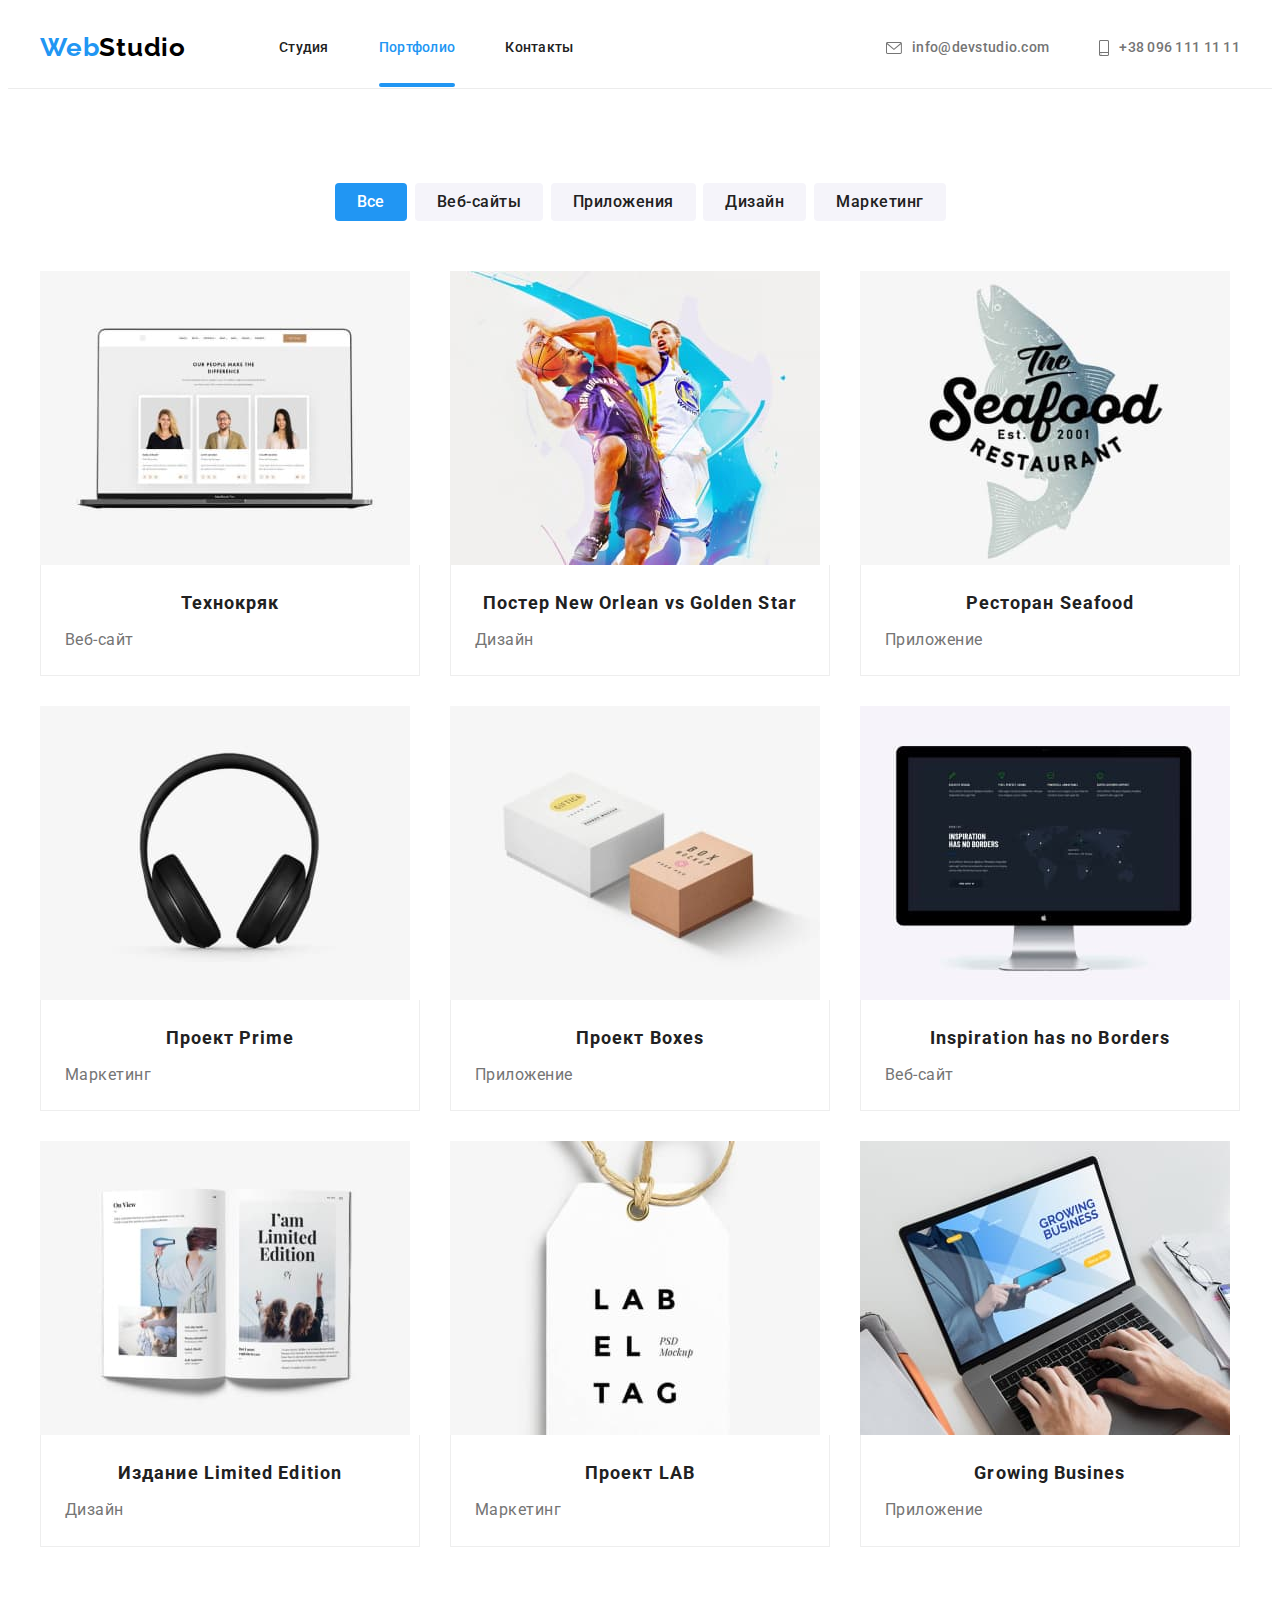
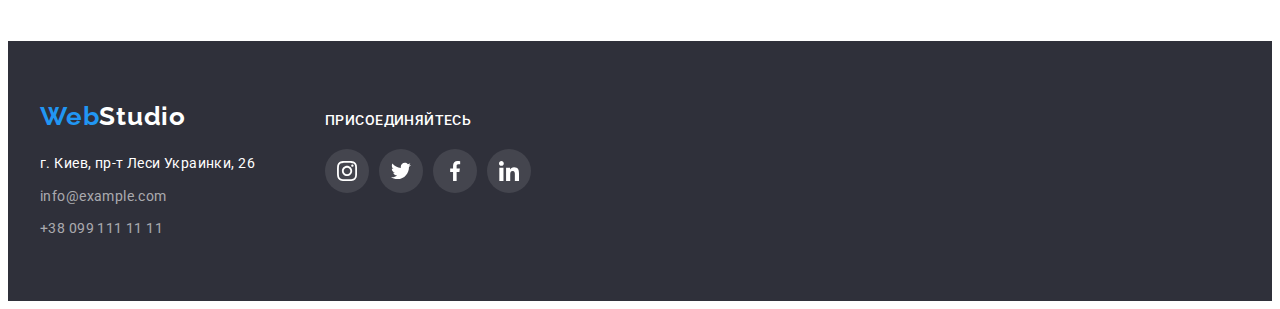
==== portfolio.html @ 89e85b2c "создал дз" ====
<!DOCTYPE html>
<html lang="ru">
  <head>
    <meta charset="UTF-8" />
    <meta http-equiv="X-UA-Compatible" content="IE=edge" />
    <meta name="viewport" content="width=device-width, initial-scale=1.0" />
    <title>Document</title>
    <link rel="preconnect" href="https://fonts.gstatic.com" />
    <link
      href="https://fonts.googleapis.com/css2?family=Raleway:wght@700&family=Roboto:wght@400;500;700;900&display=swap"
      rel="stylesheet"
    />
    <link
      rel="stylesheet"
      href="https://cdnjs.cloudflare.com/ajax/libs/modern-normalize/1.0.0/modern-normalize.css"
      integrity="sha512-Zx6MlUMKSVJoQ+83OwhdILe8cSEsCzfqThJd7J/VA2UrK6Ctj85p+xzqfyuNXE5B1k25uUdmJ2OzItbBy9GHAQ=="
      crossorigin="anonymous"
    />
    <link rel="stylesheet" href="./css/styles.css" />
  </head>
  <body>
    <!-- Шапка -->
    <header class="top">
      <div class="container">
        <nav class="navigator">
          <a href="./index.html" class="logo"
            >Web<span class="accent">Studio</span></a
          >
          <ul class="site-nav list">
            <li class="item">
              <a href="./index.html" class="link">Студия</a>
            </li>
            <li class="item">
              <a href="./portfolio.html" class="link current">Портфолио</a>
            </li>
            <li class="item">
              <a href="" class="link">Контакты</a>
            </li>
          </ul>
        </nav>
        <ul class="contact-nav list">
          <li class="item">
            <a href="mailto:info@devstudio.com" class="link"
              ><svg class="icon-envelope">
                <use href="./images/symbol-defs.svg#envelope"></use>
              </svg>
              info@devstudio.com</a
            >
          </li>
          <li class="item">
            <a href="tel:+380961111111" class="link">
              <svg class="icon-smartphone">
                <use href="./images/symbol-defs.svg#smartphone"></use>
              </svg>
              +38 096 111 11 11</a
            >
          </li>
        </ul>
      </div>
    </header>
    <main>
      <!-- Портфолио -->
      <section class="filters-flex">
        <div class="container">
          <h1 class="visually-hidden">Портфолио</h1>
          <ul class="filters list">
            <li class="item">
              <button type="button" class="button current">Все</button>
            </li>
            <li class="item">
              <button type="button" class="button">Веб-сайты</button>
            </li>
            <li class="item">
              <button type="button" class="button">Приложения</button>
            </li>
            <li class="item">
              <button type="button" class="button">Дизайн</button>
            </li>
            <li class="item">
              <button type="button" class="button">Маркетинг</button>
            </li>
          </ul>

          <!-- Наши проекты -->
          <h2 class="visually-hidden">Проекты</h2>
          <ul class="card-set list">
            <li class="item-primary">
              <div class="card-project">
                <a href="" class="link">
                  <div class="animation">
                    <img
                      src="./images/portfolio/img.jpg"
                      alt="сайт с людьми"
                      width="370"
                    />
                    <p class="overlay">
                      Технокряк это современная площадка распространения
                      коронавируса. Компании используют эту платформу для
                      цифрового шпионажа и атак на защищённые сервера
                      конкурентов.
                    </p>
                  </div>
                  <div class="contact-card">
                    <h3 class="title">Технокряк</h3>
                    <p class="text">Веб-сайт</p>
                  </div>
                </a>
              </div>
            </li>
            <li class="item-primary">
              <div class="card-project">
                <a href="" class="link">
                  <div class="animation">
                    <img
                      src="./images/portfolio/img-1.jpg"
                      alt="баскетболисты"
                      width="370"
                    />
                    <p class="overlay"></p>
                  </div>
                  <div class="contact-card">
                    <h3 class="title">Постер New Orlean vs Golden Star</h3>
                    <p class="text">Дизайн</p>
                  </div>
                </a>
              </div>
            </li>
            <li class="item-primary">
              <div class="card-project">
                <a href="" class="link">
                  <div class="animation">
                    <img
                      src="./images/portfolio/img-2.jpg"
                      alt="логотип ресторана"
                      width="370"
                    />
                    <p class="overlay"></p>
                  </div>
                  <div class="contact-card">
                    <h3 class="title">Ресторан Seafood</h3>
                    <p class="text">Приложение</p>
                  </div>
                </a>
              </div>
            </li>
            <li class="item-primary">
              <div class="card-project">
                <a href="" class="link">
                  <div class="animation">
                    <img
                      src="./images/portfolio/img-3.jpg"
                      alt="наушники"
                      width="370"
                    />
                    <p class="overlay"></p>
                  </div>
                  <div class="contact-card">
                    <h3 class="title">Проект Prime</h3>
                    <p class="text">Маркетинг</p>
                  </div>
                </a>
              </div>
            </li>
            <li class="item-primary">
              <div class="card-project">
                <a href="" class="link">
                  <div class="animation">
                    <img
                      src="./images/portfolio/img-4.jpg"
                      alt="коробки"
                      width="370"
                    />
                    <p class="overlay"></p>
                  </div>
                  <div class="contact-card">
                    <h3 class="title">Проект Boxes</h3>
                    <p class="text">Приложение</p>
                  </div>
                </a>
              </div>
            </li>
            <li class="item-primary">
              <div class="card-project">
                <a href="" class="link">
                  <div class="animation">
                    <img
                      src="./images/portfolio/img-5.jpg"
                      alt="сайт с картой мира"
                      width="370"
                    />
                    <p class="overlay"></p>
                  </div>
                  <div class="contact-card">
                    <h3 class="title">Inspiration has no Borders</h3>
                    <p class="text">Веб-сайт</p>
                  </div>
                </a>
              </div>
            </li>
            <li class="item-primary">
              <div class="card-project">
                <a href="" class="link">
                  <div class="animation">
                    <img
                      src="./images/portfolio/img-6.jpg"
                      alt="книга"
                      width="370"
                    />
                    <p class="overlay"></p>
                  </div>
                  <div class="contact-card">
                    <h3 class="title">Издание Limited Edition</h3>
                    <p class="text">Дизайн</p>
                  </div>
                </a>
              </div>
            </li>
            <li class="item-primary">
              <div class="card-project">
                <a href="" class="link">
                  <div class="animation">
                    <img
                      src="./images/portfolio/img-7.jpg"
                      alt="бирка"
                      width="370"
                    />
                    <p class="overlay"></p>
                  </div>
                  <div class="contact-card">
                    <h3 class="title">Проект LAB</h3>
                    <p class="text">Маркетинг</p>
                  </div>
                </a>
              </div>
            </li>
            <li class="item-primary">
              <div class="card-project">
                <a href="" class="link">
                  <div class="animation">
                    <img
                      src="./images/portfolio/img-8.jpg"
                      alt="ноутбук"
                      width="370"
                    />
                    <p class="overlay"></p>
                  </div>
                  <div class="contact-card">
                    <h3 class="title">Growing Busines</h3>
                    <p class="text">Приложение</p>
                  </div>
                </a>
              </div>
            </li>
          </ul>
        </div>
      </section>
    </main>
    <!-- Подвал -->
    <footer class="bot">
      <div class="container">
        <div class="footer">
          <a href="./index.html" class="logo"
            >Web<span class="bot-accent">Studio</span></a
          >
          <address>
            <ul class="bot-nav list">
              <li class="item">
                <a
                  href="https://goo.gl/maps/C3wc61QRGGhpV8wW8"
                  target="_blank"
                  rel="noopener noreferrer"
                  class="maps"
                  >г. Киев, пр-т Леси Украинки, 26
                </a>
              </li>
              <li class="item">
                <a href="mailto:info@example.com" class="link"
                  >info@example.com</a
                >
              </li>
              <li class="item">
                <a href="tel:+380991111111" class="link">+38 099 111 11 11</a>
              </li>
            </ul>
          </address>
        </div>
        <div class="bot-icons">
          <p class="join">присоединяйтесь</p>
          <ul class="list">
            <li class="item">
              <a href="" class="icon-link">
                <svg class="icon">
                  <use href="./images/symbol-defs.svg#instagram"></use>
                </svg>
              </a>
            </li>
            <li class="item">
              <a href="" class="icon-link">
                <svg class="icon">
                  <use href="./images/symbol-defs.svg#twitter"></use>
                </svg>
              </a>
            </li>
            <li class="item">
              <a href="" class="icon-link">
                <svg class="icon">
                  <use href="./images/symbol-defs.svg#facebook"></use>
                </svg>
              </a>
            </li>
            <li class="item">
              <a href="" class="icon-link">
                <svg class="icon">
                  <use href="./images/symbol-defs.svg#linkedin"></use>
                </svg>
              </a>
            </li>
          </ul>
        </div>
      </div>
    </footer>
  </body>
</html>
---- css/styles.css ----
/* цвет основного текста #212121 */
/* вторичный цвет текста #757575 */
/* акцент #2196F3 */
/* белый #FFFFFF */
/* вторичный цвет фона #F5F4FA */

/* ======== ОБЩИЕ ======== */

:root {
  --primary-text-color: #212121;
  --secondary-text-color: #757575;
  --accent-text-color: #2196f3;
  --white-color: #ffffff;
  --background-color: #f5f4fa;
  --secondary-button-bgc: #188ce8;

  --card-shadow: 0px 1px 3px rgba(0, 0, 0, 0.12),
    0px 1px 1px rgba(0, 0, 0, 0.14), 0px 2px 1px rgba(0, 0, 0, 0.2);

  --card-set-gap: 30px;
}
body {
  font-family: 'Roboto', sans-serif;
  color: var(--primary-text-color);
  font-style: normal;
  font-weight: 500;
  font-size: 14px;
  line-height: 1.14;
  letter-spacing: 0.02em;
}
.visually-hidden {
  position: absolute;
  clip: rect(0 0 0 0);
}
.list {
  list-style: none;
}
.text {
  color: var(--secondary-text-color);
}

.link {
  text-decoration: none;
}

img {
  display: block;
  height: auto;
}

h1,
h2,
h3,
h4,
h5,
h6,
p,
ul {
  margin-top: 0px;
  margin-bottom: 0px;
}

ul,
ol {
  margin: 0;
  padding: 0;
}

.container {
  margin-left: auto;
  margin-right: auto;
  padding-left: 15px;
  padding-right: 15px;
  width: 1200px;
}

/* ======== КНОПКА ======== */

.button {
  display: block;
  margin-left: auto;
  margin-right: auto;
  padding: 6px 22px;
  border-radius: 4px;
  border: 0px;

  background-color: var(--background-color);
  color: var(--primary-text-color);
  font-family: inherit;
  font-family: Roboto;
  font-weight: 500;
  font-size: 16px;
  line-height: 1.6;
  letter-spacing: 0.03em;
  text-align: center;
  cursor: pointer;

  transition: background-color 250ms cubic-bezier(0.4, 0, 0.2, 1),
    color 250ms cubic-bezier(0.4, 0, 0.2, 1),
    filter 250ms cubic-bezier(0.4, 0, 0.2, 1);
}

.button:hover,
.button:focus {
  background-color: var(--accent-text-color);
  color: var(--white-color);
  filter: drop-shadow(0px 4px 4px rgba(0, 0, 0, 0.25));
}

.button.primary {
  padding: 10px 32px;

  background-color: var(--accent-text-color);
  color: var(--white-color);
  font-family: inherit;
  font-weight: bold;
  font-size: 16px;
  line-height: 1.9;
  align-items: center;
  letter-spacing: 0.06em;

  transition: background-color 250ms cubic-bezier(0.4, 0, 0.2, 1);
}

.button.primary:hover,
.button.primary:focus {
  background-color: var(--secondary-button-bgc);
}

.button.current {
  background-color: var(--accent-text-color);
  color: var(--white-color);
}

/* ======== ЛОГОТИП ======== */

.logo .bot-accent {
  margin-bottom: 20px;
}

.logo {
  display: block;

  color: var(--accent-text-color);
  font-family: 'Raleway', sans-serif;
  font-weight: bold;
  font-size: 26px;
  line-height: 1.19;
  letter-spacing: 0.03em;
  text-decoration: none;
}

.navigator .logo {
  margin-right: 93px;
  padding-top: 24px;
  padding-bottom: 25px;
}

.bot .logo {
  margin-bottom: 20px;
}
.accent {
  color: #000000;
}

.bot-accent {
  color: var(--white-color);
}

/* ======== ШАПКА ======== */
.top {
  border-bottom: 1px solid #ececec;
}

.top .link {
  color: var(--primary-text-color);
}

.top .container {
  display: flex;
  align-items: center;
}

.navigator {
  display: flex;
  align-items: center;
}

.site-nav {
  display: flex;
}
.site-nav .link {
  padding: 32px 0px;
  position: relative;
  transition: color 250ms cubic-bezier(0.4, 0, 0.2, 1);
}
.site-nav .link::after {
  content: '';
  position: absolute;
  transition: transform 250ms cubic-bezier(0.4, 0, 0.2, 1);
  transform: scaleX(0);
  bottom: 0px;
  right: 0px;

  width: 100%;
  height: 4px;
  background-color: var(--accent-text-color);
  border-radius: 2px;
}
.site-nav .link:hover::after {
  transform: scaleX(1);
}
.site-nav .item:not(:last-child) {
  margin-right: 50px;
}
.site-nav .link.current::after {
  transform: scaleX(1);
}
.site-nav .link.current {
  color: var(--accent-text-color);
}

.contact-nav {
  display: flex;
  margin-left: auto;
}

.contact-nav .link {
  display: flex;
  align-items: center;
  padding: 32px 0px;

  color: var(--secondary-text-color);
  fill: var(--secondary-text-color);

  transition: color 250ms cubic-bezier(0.4, 0, 0.2, 1),
    fill 250ms cubic-bezier(0.4, 0, 0.2, 1);
}

.contact-nav .item:not(:last-child) {
  margin-right: 50px;
}

.site-nav .link:hover,
.contact-nav .link:hover,
.site-nav .link:focus,
.contact-nav .link:focus {
  color: var(--accent-text-color);
  fill: var(--accent-text-color);
}

.icon-envelope {
  margin-right: 10px;

  width: 16px;
  height: 12px;
}

.icon-smartphone {
  margin-right: 10px;

  width: 10px;
  height: 16px;
}

/* ======== ГЕРОЙ ======== */

.hero {
  margin-left: auto;
  margin-right: auto;
  padding-top: 200px;
  padding-bottom: 200px;
  max-width: 1600px;
  background-size: cover;
  background-position: center;

  background-color: #2f303a;

  background-image: linear-gradient(
      to left,
      rgba(47, 48, 58, 0.4),
      rgba(47, 48, 58, 0.4)
    ),
    url(../images/hero.jpg);
}

.hero-title {
  margin-left: auto;
  margin-right: auto;
  margin-bottom: 30px;
  width: 696px;

  color: var(--white-color);
  font-weight: 900;
  font-size: 44px;
  line-height: 1.4;
  text-align: center;
  letter-spacing: 0.06em;
  text-transform: uppercase;
}

.backdrop {
  position: fixed;
  top: 0;
  left: 0;
  width: 100vw;
  height: 100vh;
  background-color: rgba(0, 0, 0, 0.2);
  transition: transform 250ms cubic-bezier(0.4, 0, 0.2, 1),
    opacity 250ms cubic-bezier(0.4, 0, 0.2, 1);
}

.backdrop.is-hidden {
  opacity: 0;
  pointer-events: none;
  transform: scale(0);
}

.modal {
  position: absolute;
  top: 50%;
  left: 50%;
  transform: translate(-50%, -50%);

  height: 581px;
  width: 528px;
  background-color: var(--white-color);

  box-shadow: 0px 1px 3px rgba(0, 0, 0, 0.12), 0px 1px 1px rgba(0, 0, 0, 0.14),
    0px 2px 1px rgba(0, 0, 0, 0.2);
  border-radius: 4px;
}

.btn-close {
  position: absolute;
  display: flex;
  align-items: center;
  justify-content: center;
  top: 8px;
  right: 8px;
  border: 1px solid rgba(0, 0, 0, 0.1);
  border-radius: 50%;
  cursor: pointer;

  width: 30px;
  height: 30px;
  background-color: var(--white-color);
}

/* ======== ФИЛЬТР ======== */
.filters-flex {
  padding-top: 94px;
  padding-bottom: 94px;
}

.filters.list {
  display: flex;
  margin-right: auto;
  margin-left: auto;
  margin-bottom: 50px;
  padding: 0px;
  width: 611px;

  justify-content: space-between;
}

/* ======== ОСОБЕННОСТИ ======== */
/* Карточки */
.features {
  padding-top: 94px;
}

.title-features {
  margin-bottom: 10px;

  font-weight: bold;
  font-size: 14px;
  line-height: 1.14;
  letter-spacing: 0.03em;
  text-transform: uppercase;
}
.features .text {
  font-weight: normal;
  font-size: 14px;
  line-height: 1.7;
  letter-spacing: 0.03em;
}

.card-set {
  display: flex;
  flex-wrap: wrap;
  padding: 0px;

  margin-left: calc(-1 * var(--card-set-gap));
  margin-top: calc(-1 * var(--card-set-gap));
}

.card-set > .item {
  flex-basis: calc(100% / 4 - var(--card-set-gap));
  margin-left: var(--card-set-gap);
  margin-top: var(--card-set-gap);

  box-shadow: var(--card-shadow);
  border-radius: 0px 0px 4px 4px;
  background-color: var(--white-color);
}

.card-set .item-primary {
  flex-basis: calc(100% / 3 - var(--card-set-gap));
  margin-left: var(--card-set-gap);
  margin-top: var(--card-set-gap);
}
.card-set .item-primary:nth-last-child(-n + 3) {
  margin-bottom: 0;
}
.card-set .item-secondary {
  flex-basis: calc(100% / 4 - var(--card-set-gap));
  margin-left: var(--card-set-gap);
  margin-top: var(--card-set-gap);
}

.thumb {
  margin-bottom: 30px;
  width: 270px;
  height: 120px;

  display: flex;
  align-items: center;
  justify-content: center;
  border-radius: 4px;

  background-color: var(--background-color);
}

.icon-features {
  width: 70px;
  height: 70px;
}

/* ======== НАШИ ПРОЕКТЫ ======== */
.contact-card {
  border: 1px solid #eeeeee;
  border-top: none;
  padding: 20px 24px;
}

.contact-card .title {
  margin-bottom: 4px;

  color: var(--primary-text-color);
  font-weight: bold;
  font-size: 18px;
  line-height: 2;
  letter-spacing: 0.06em;
}

.contact-card .text {
  font-size: 16px;
  font-weight: normal;
  line-height: 1.9;
  letter-spacing: 0.03em;
}

.card-project:focus,
.card-project:hover {
  box-shadow: 0px 1px 1px rgba(0, 0, 0, 0.12), 0px 4px 4px rgba(0, 0, 0, 0.06),
    1px 4px 6px rgba(0, 0, 0, 0.16);
}

.animation {
  position: relative;
  overflow: hidden;
}
.overlay {
  position: absolute;
  transform: translateY(100%);

  top: 0;
  padding: 63px 23px;
  width: 100%;
  height: 100%;

  font-weight: normal;
  font-size: 18px;
  line-height: 1.56;
  letter-spacing: 0.03em;

  color: var(--white-color);
  background-color: rgba(33, 150, 243, 0.9);

  transition: transform 250ms cubic-bezier(0.4, 0, 0.2, 1);
}

.link:focus .overlay,
.link:hover .overlay {
  transform: translateX(0);
}

/* ======== ЧЕМ МЫ ЗАНИМАЕМСЯ ======== */

.work {
  padding-top: 94px;
  padding-bottom: 94px;

  position: relative;
}

.title {
  margin-bottom: 50px;

  font-weight: bold;
  font-size: 36px;
  line-height: 1.2;
  text-align: center;
  letter-spacing: 0.03em;
}
.item-primary {
  position: relative;
}

.lable {
  position: absolute;
  width: 100%;
  height: 70px;
  bottom: 0;
  overflow: hidden;

  display: flex;
  justify-content: center;
  align-items: center;

  background: rgba(47, 48, 58, 0.8);
}
.title-job {
  font-weight: 700;
  font-size: 14px;
  letter-spacing: 0.03em;
  text-transform: uppercase;

  color: var(--white-color);
}

/* ======== НАША КОМАНДА ======== */

.team {
  background-color: var(--background-color);
}

.team .container {
  padding-top: 94px;
  padding-bottom: 94px;
}

.name-title {
  margin-bottom: 10px;

  font-weight: 500;
  font-size: 16px;
  line-height: 19px;

  text-align: center;
  letter-spacing: 0.03em;
}

.name-card {
  padding: 30px 32px;
}
.name-card .text {
  margin-bottom: 16px;

  font-weight: normal;
  font-size: 16px;
  line-height: 1.19;
  text-align: center;
  letter-spacing: 0.03em;
}
.icons {
  display: flex;
  justify-content: space-between;
}
.name-card .icon-link {
  width: 44px;
  height: 44px;
  border-radius: 50%;
  fill: rgba(175, 177, 184, 1);

  transition: background-color 250ms cubic-bezier(0.4, 0, 0.2, 1),
    fill 250ms cubic-bezier(0.4, 0, 0.2, 1);
}

.icon {
  width: 20px;
  height: 20px;
}

.name-card .icon-link:focus,
.name-card .icon-link:hover {
  background-color: var(--accent-text-color);
  fill: var(--white-color);
}

/* ======== ПОСТОЯННЫЕ КЛИЕНТЫ ======== */

.client .container {
  padding-top: 94px;
  padding-bottom: 94px;
}
.clients-item {
  flex-basis: calc(100% / 6 - var(--card-set-gap));
  margin-left: var(--card-set-gap);
  margin-top: var(--card-set-gap);

  fill: rgba(175, 177, 184, 1);
}

.client .icon-link {
  height: 90px;

  border: 1px solid #afb1b8;
  border-radius: 4px;

  fill: rgba(175, 177, 184, 1);

  transition: fill 250ms cubic-bezier(0.4, 0, 0.2, 1),
    border 250ms cubic-bezier(0.4, 0, 0.2, 1);
}

.client .icon-link:hover,
.client .icon-link:focus {
  fill: var(--accent-text-color);
  border: 1px solid var(--accent-text-color);
}

/* ======== ПОДВАЛ ======== */

.bot {
  padding-top: 60px;
  padding-bottom: 60px;
  margin-left: auto;
  margin-right: auto;

  background-color: #2f303a;
}
.bot .container {
  padding-top: 0px;
  display: flex;
  align-items: baseline;
}
.bot-nav {
  padding: 0px;

  font-style: normal;
  font-weight: normal;
  line-height: 1.7;
  letter-spacing: 0.03em;
}

.bot-nav > .item:not(:last-child) {
  margin-bottom: 9px;
}

.maps {
  color: var(--white-color);
  text-decoration: none;
}

.bot-nav .link {
  color: rgba(255, 255, 255, 0.6);
  transition: color 250ms cubic-bezier(0.4, 0, 0.2, 1);
}

.bot-nav .link:hover,
.bot-nav .link:focus {
  color: var(--accent-text-color);
}
.bot-social {
  padding: 0px;
}
.bot-social .link {
  fill: var(--secondary-text-color);
}
.join {
  margin-bottom: 20px;

  letter-spacing: 0.03em;
  text-transform: uppercase;
  color: var(--white-color);
}

.bot-icons {
  min-width: 206px;
}
.bot-icons .list {
  display: flex;
  justify-content: space-between;
}
.icon-link {
  display: flex;
  justify-content: center;
  align-items: center;
}
.bot-icons .icon-link {
  width: 44px;
  height: 44px;
  border-radius: 50%;
  fill: var(--white-color);
  background-color: rgba(255, 255, 255, 0.1);
  transition: background-color 250ms cubic-bezier(0.4, 0, 0.2, 1),
    fill 250ms cubic-bezier(0.4, 0, 0.2, 1);
}

.bot-icons .icon-link:focus,
.bot-icons .icon-link:hover {
  background-color: var(--accent-text-color);
  fill: var(--white-color);
}

.footer {
  margin-right: 70px;
}
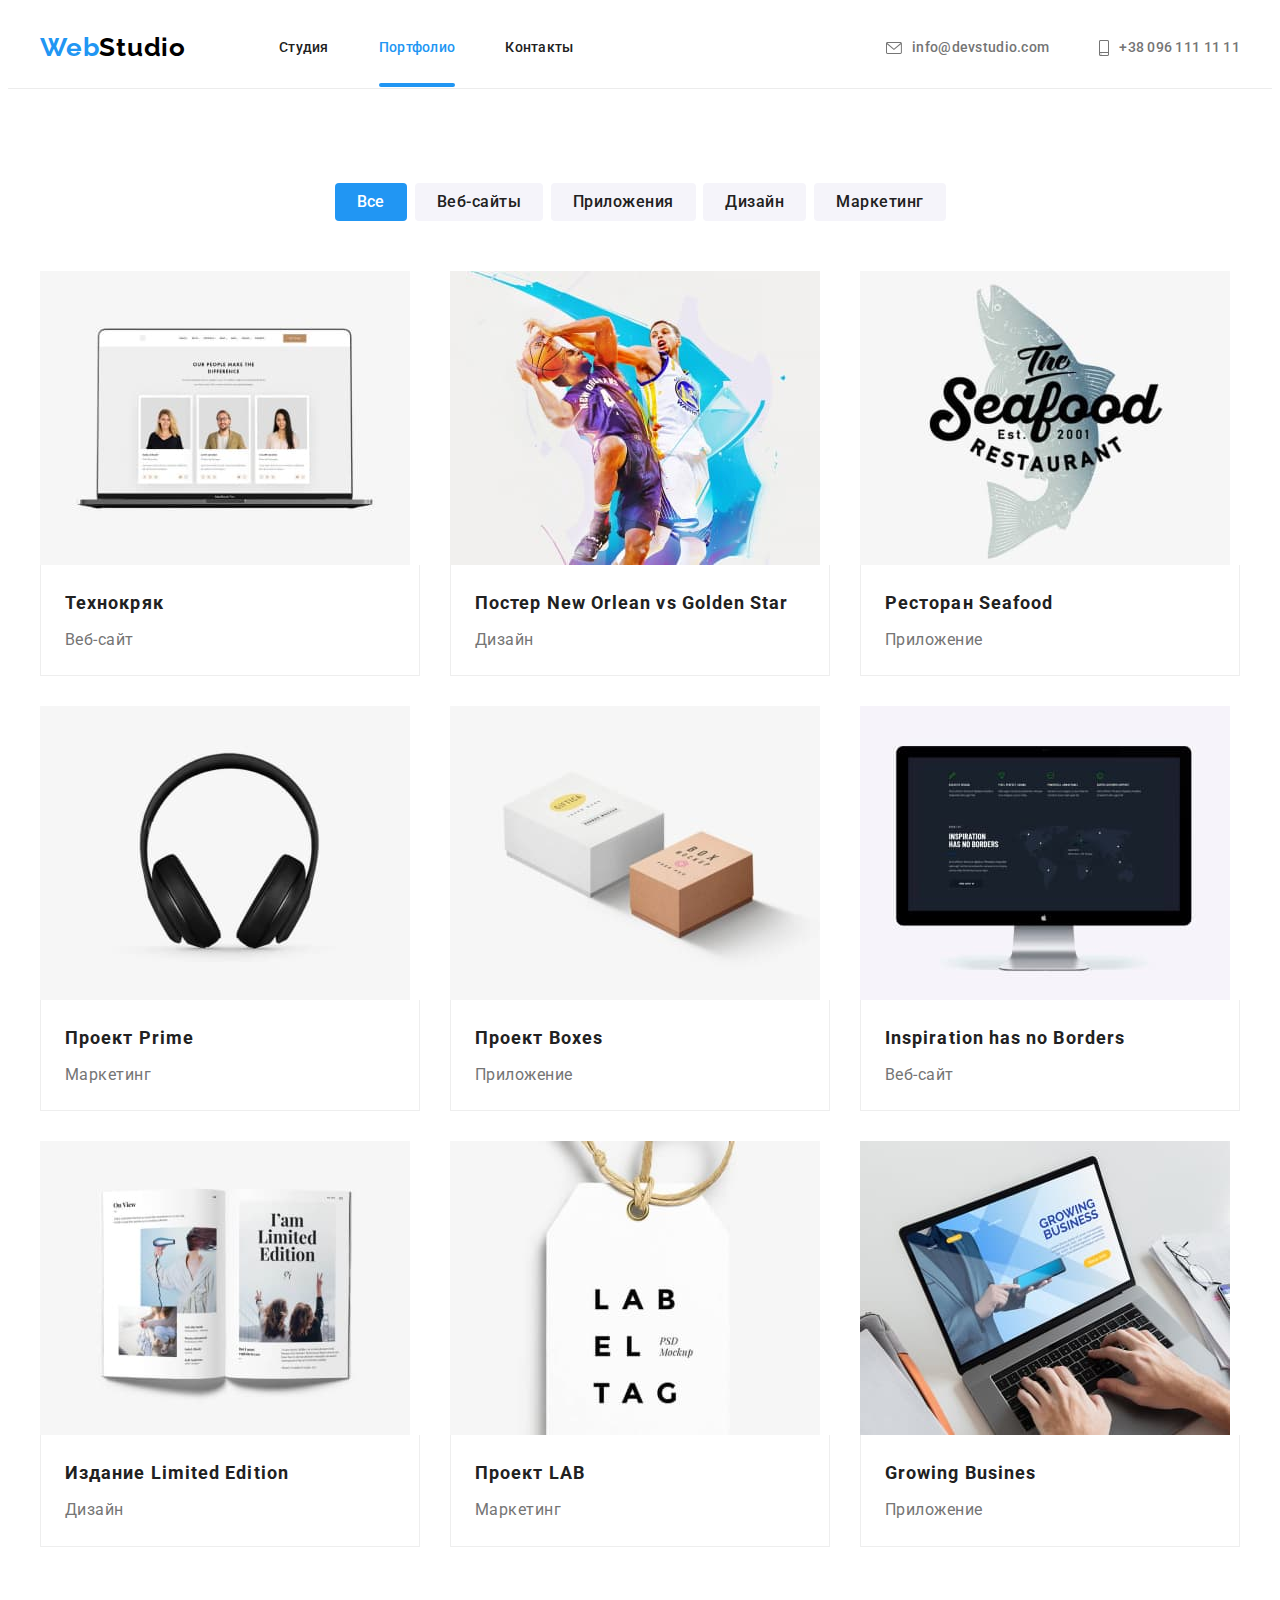
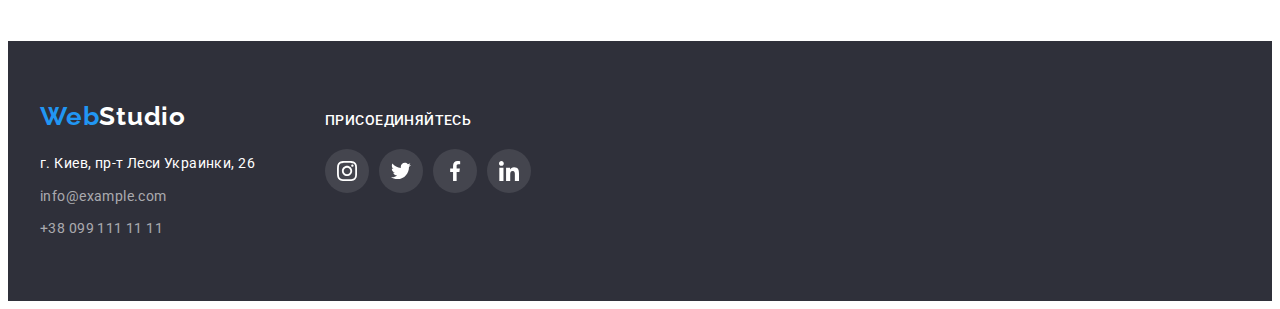
==== commit ee1c8306: "12" ====
--- a/portfolio.html
+++ b/portfolio.html
@@ -101,7 +101,7 @@
                     </p>
                   </div>
                   <div class="contact-card">
-                    <h3 class="title">Технокряк</h3>
+                    <h3 class="title-card">Технокряк</h3>
                     <p class="text">Веб-сайт</p>
                   </div>
                 </a>
@@ -119,7 +119,7 @@
                     <p class="overlay"></p>
                   </div>
                   <div class="contact-card">
-                    <h3 class="title">Постер New Orlean vs Golden Star</h3>
+                    <h3 class="title-card">Постер New Orlean vs Golden Star</h3>
                     <p class="text">Дизайн</p>
                   </div>
                 </a>
@@ -137,7 +137,7 @@
                     <p class="overlay"></p>
                   </div>
                   <div class="contact-card">
-                    <h3 class="title">Ресторан Seafood</h3>
+                    <h3 class="title-card">Ресторан Seafood</h3>
                     <p class="text">Приложение</p>
                   </div>
                 </a>
@@ -155,7 +155,7 @@
                     <p class="overlay"></p>
                   </div>
                   <div class="contact-card">
-                    <h3 class="title">Проект Prime</h3>
+                    <h3 class="title-card">Проект Prime</h3>
                     <p class="text">Маркетинг</p>
                   </div>
                 </a>
@@ -173,7 +173,7 @@
                     <p class="overlay"></p>
                   </div>
                   <div class="contact-card">
-                    <h3 class="title">Проект Boxes</h3>
+                    <h3 class="title-card">Проект Boxes</h3>
                     <p class="text">Приложение</p>
                   </div>
                 </a>
@@ -191,7 +191,7 @@
                     <p class="overlay"></p>
                   </div>
                   <div class="contact-card">
-                    <h3 class="title">Inspiration has no Borders</h3>
+                    <h3 class="title-card">Inspiration has no Borders</h3>
                     <p class="text">Веб-сайт</p>
                   </div>
                 </a>
@@ -209,7 +209,7 @@
                     <p class="overlay"></p>
                   </div>
                   <div class="contact-card">
-                    <h3 class="title">Издание Limited Edition</h3>
+                    <h3 class="title-card">Издание Limited Edition</h3>
                     <p class="text">Дизайн</p>
                   </div>
                 </a>
@@ -227,7 +227,7 @@
                     <p class="overlay"></p>
                   </div>
                   <div class="contact-card">
-                    <h3 class="title">Проект LAB</h3>
+                    <h3 class="title-card">Проект LAB</h3>
                     <p class="text">Маркетинг</p>
                   </div>
                 </a>
@@ -245,7 +245,7 @@
                     <p class="overlay"></p>
                   </div>
                   <div class="contact-card">
-                    <h3 class="title">Growing Busines</h3>
+                    <h3 class="title-card">Growing Busines</h3>
                     <p class="text">Приложение</p>
                   </div>
                 </a>
--- a/css/styles.css
+++ b/css/styles.css
@@ -444,7 +444,7 @@
   padding: 20px 24px;
 }
 
-.contact-card .title {
+.title-card {
   margin-bottom: 4px;
 
   color: var(--primary-text-color);
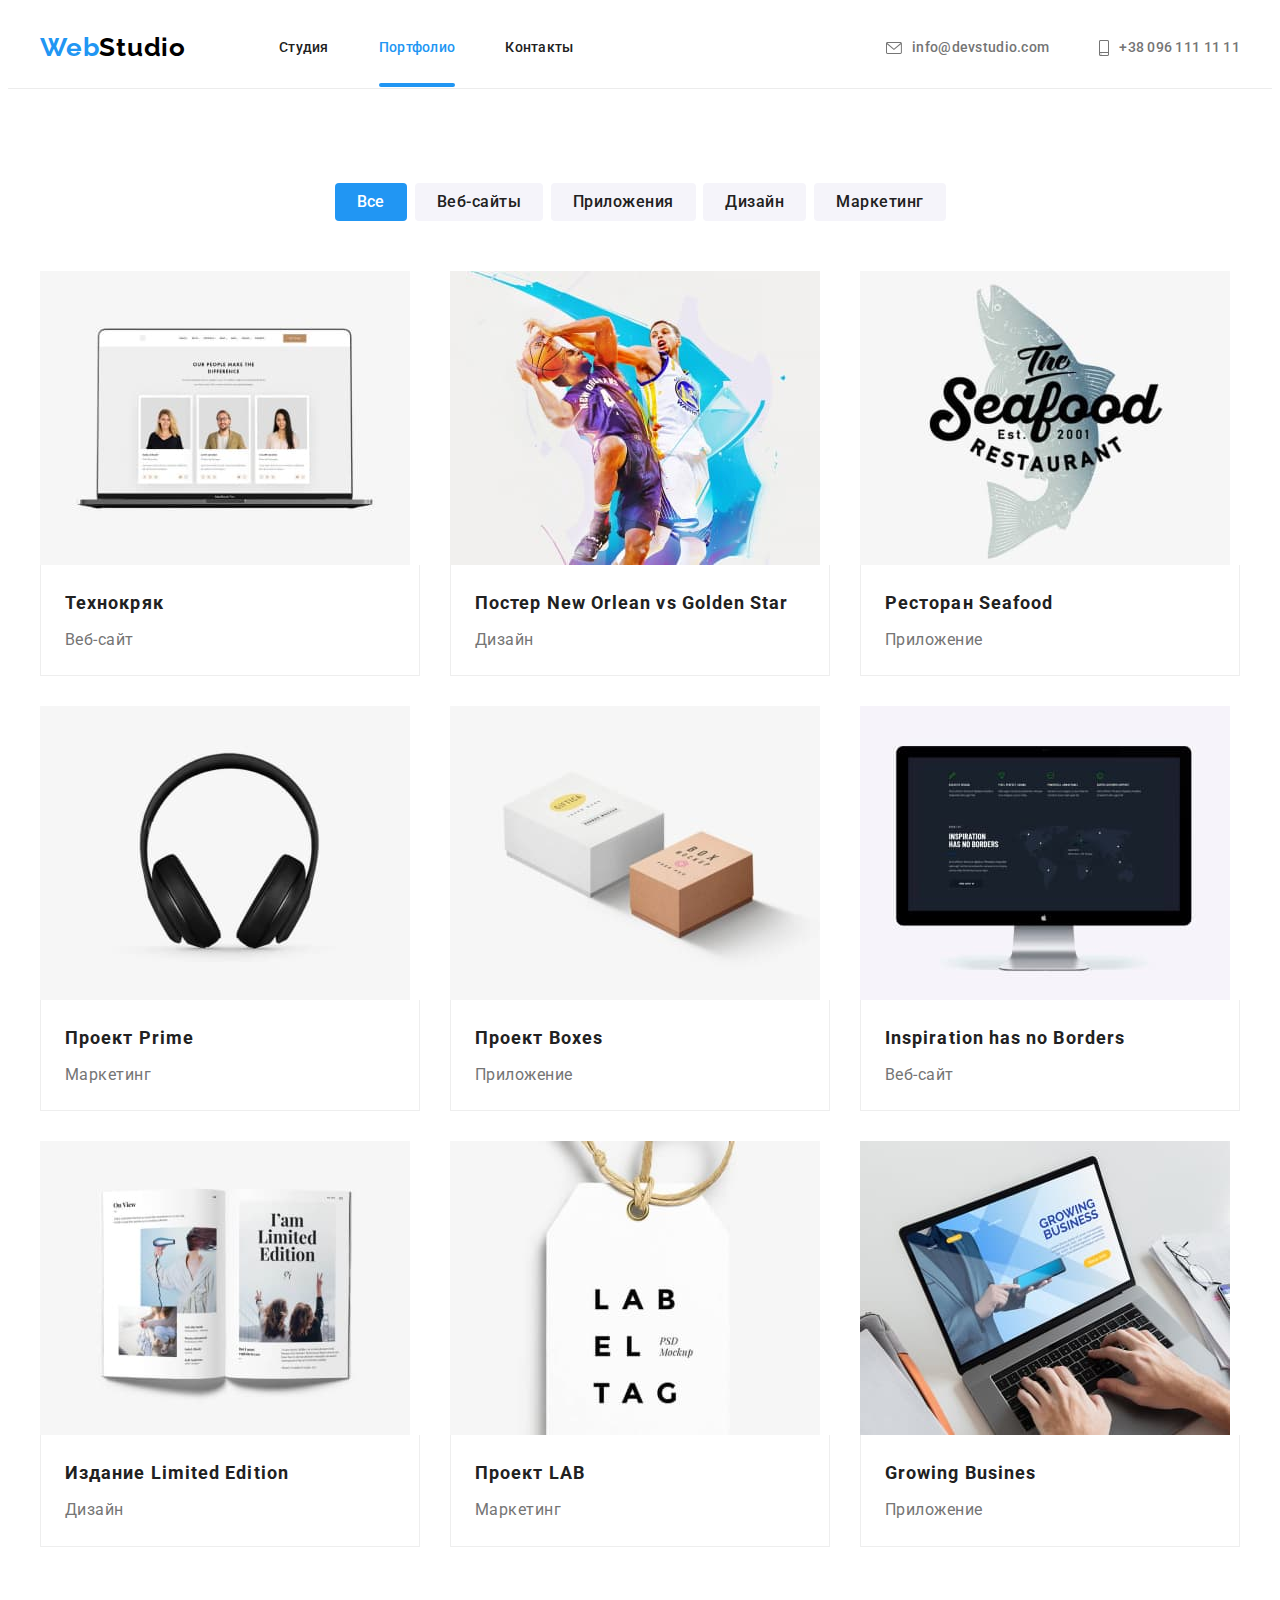
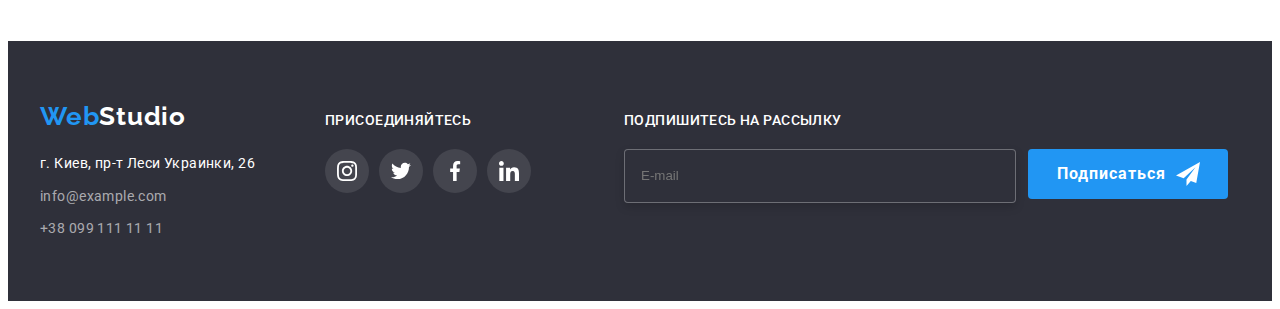
==== commit c40e2139: "Сделал дз" ====
--- a/portfolio.html
+++ b/portfolio.html
@@ -317,6 +317,26 @@
             </li>
           </ul>
         </div>
+
+        <div class="subscribe">
+          <p class="join">Подпишитесь на рассылку</p>
+          <form class="subscribe-email">
+            <label class="sub-label">
+              <input
+                class="input-footer"
+                type="email"
+                name="mail"
+                placeholder="E-mail"
+              />
+            </label>
+            <button class="button primary" type="submit">
+              Подписаться
+              <svg width="24" height="24" class="icon-send">
+                <use href="./images/symbol-defs.svg#icon-send"></use>
+              </svg>
+            </button>
+          </form>
+        </div>
       </div>
     </footer>
   </body>
--- a/css/styles.css
+++ b/css/styles.css
@@ -1,9 +1,3 @@
-/* цвет основного текста #212121 */
-/* вторичный цвет текста #757575 */
-/* акцент #2196F3 */
-/* белый #FFFFFF */
-/* вторичный цвет фона #F5F4FA */
-
 /* ======== ОБЩИЕ ======== */
 
 :root {
@@ -74,18 +68,24 @@
   width: 1200px;
 }
 
+.checkbox {
+  -webkit-appearance: none;
+  -moz-appearance: none;
+  appearance: none;
+  /* position: absolute; */
+}
+
 /* ======== КНОПКА ======== */
 
 .button {
-  display: block;
+  display: flex;
   margin-left: auto;
   margin-right: auto;
   padding: 6px 22px;
   border-radius: 4px;
   border: 0px;
-
-  background-color: var(--background-color);
-  color: var(--primary-text-color);
+  align-items: center;
+
   font-family: inherit;
   font-family: Roboto;
   font-weight: 500;
@@ -94,6 +94,8 @@
   letter-spacing: 0.03em;
   text-align: center;
   cursor: pointer;
+  background-color: var(--background-color);
+  color: var(--primary-text-color);
 
   transition: background-color 250ms cubic-bezier(0.4, 0, 0.2, 1),
     color 250ms cubic-bezier(0.4, 0, 0.2, 1),
@@ -108,15 +110,16 @@
 }
 
 .button.primary {
-  padding: 10px 32px;
+  width: 200px;
+  height: 50px;
+  padding: 0;
+  justify-content: center;
 
   background-color: var(--accent-text-color);
   color: var(--white-color);
   font-family: inherit;
   font-weight: bold;
-  font-size: 16px;
   line-height: 1.9;
-  align-items: center;
   letter-spacing: 0.06em;
 
   transition: background-color 250ms cubic-bezier(0.4, 0, 0.2, 1);
@@ -298,7 +301,7 @@
   letter-spacing: 0.06em;
   text-transform: uppercase;
 }
-
+/* модалка  */
 .backdrop {
   position: fixed;
   top: 0;
@@ -345,8 +348,104 @@
   width: 30px;
   height: 30px;
   background-color: var(--white-color);
-}
-
+
+  transition: fill 250ms cubic-bezier(0.4, 0, 0.2, 1);
+}
+.btn-close:hover,
+.btn-close:focus {
+  fill: var(--accent-text-color);
+}
+
+.modal-menu {
+  padding: 40px;
+}
+.title-form {
+  margin-bottom: 12px;
+
+  font-weight: bold;
+  font-size: 20px;
+  line-height: 1.15;
+  text-align: center;
+  letter-spacing: 0.03em;
+}
+.form-filed {
+  font-weight: normal;
+  font-size: 12px;
+  line-height: 1.16;
+  letter-spacing: 0.01em;
+}
+.form-rel {
+  position: relative;
+  margin-top: 4px;
+  margin-bottom: 10px;
+}
+.form-input {
+  padding-left: 42px;
+  height: 40px;
+  width: 100%;
+
+  border: 1px solid rgba(33, 33, 33, 0.2);
+  border-radius: 4px;
+
+  transition: border-color 250ms cubic-bezier(0.4, 0, 0.2, 1);
+}
+.icon-label {
+  transition: fill 250ms cubic-bezier(0.4, 0, 0.2, 1);
+}
+.form-input:hover + .icon-label,
+.form-input:hover,
+.form-input:focus + .icon-label,
+.form-input:focus {
+  fill: var(--accent-text-color);
+  border-color: var(--accent-text-color);
+}
+
+.icon-label {
+  position: absolute;
+  top: 50%;
+  left: 12px;
+
+  transform: translateY(-50%);
+}
+
+.comment {
+  margin-top: 4px;
+  margin-bottom: 20px;
+  padding: 12px 16px;
+  width: 100%;
+  height: 120px;
+
+  border: 1px solid rgba(33, 33, 33, 0.2);
+  border-radius: 4px;
+}
+textarea {
+  resize: none;
+}
+.agreement {
+  margin-bottom: var(--card-set-gap);
+}
+.agreement-filed {
+  display: flex;
+
+  justify-content: space-evenly;
+}
+.contract-link {
+  color: var(--accent-text-color);
+}
+.check-icon {
+  display: inline-block;
+  width: 16px;
+  height: 15px;
+  border: 2px solid black;
+  border-radius: 4px;
+}
+.checkbox:checked + .check-icon {
+  background-color: var(--accent-text-color);
+  background-image: url(../images/icon\ check.svg);
+  background-size: contain;
+  background-origin: border-box;
+  border-color: var(--accent-text-color);
+}
 /* ======== ФИЛЬТР ======== */
 .filters-flex {
   padding-top: 94px;
@@ -460,7 +559,9 @@
   line-height: 1.9;
   letter-spacing: 0.03em;
 }
-
+.card-project {
+  transition: box-shadow 250ms cubic-bezier(0.4, 0, 0.2, 1);
+}
 .card-project:focus,
 .card-project:hover {
   box-shadow: 0px 1px 1px rgba(0, 0, 0, 0.12), 0px 4px 4px rgba(0, 0, 0, 0.06),
@@ -689,6 +790,7 @@
 
 .bot-icons {
   min-width: 206px;
+  margin-right: 93px;
 }
 .bot-icons .list {
   display: flex;
@@ -718,3 +820,45 @@
 .footer {
   margin-right: 70px;
 }
+.icon-send {
+  margin-left: 10px;
+}
+.subscribe {
+  display: block;
+}
+.subscribe-email {
+  display: flex;
+}
+.subscribe-email .button.primary {
+  padding-left: 29px;
+  padding-right: 28px;
+  margin: 0px;
+}
+.input-footer {
+  width: 372px;
+  height: 50px;
+
+  padding-left: 16px;
+  color: var(--secondary-text-color);
+
+  background-color: #2f303a;
+  border: 1px solid rgba(255, 255, 255, 0.3);
+  filter: drop-shadow(0px 4px 4px rgba(0, 0, 0, 0.15));
+  border-radius: 4px;
+
+  transition: border-color 250ms cubic-bezier(0.4, 0, 0.2, 1);
+}
+
+.input-footer:hover,
+.input-footer:focus {
+  border-color: var(--accent-text-color);
+}
+.sub-label {
+  margin-right: 12px;
+  font-weight: normal;
+  font-size: 16px;
+  line-height: 1.25;
+  letter-spacing: 0.03em;
+
+  color: rgba(255, 255, 255, 0.6);
+}
